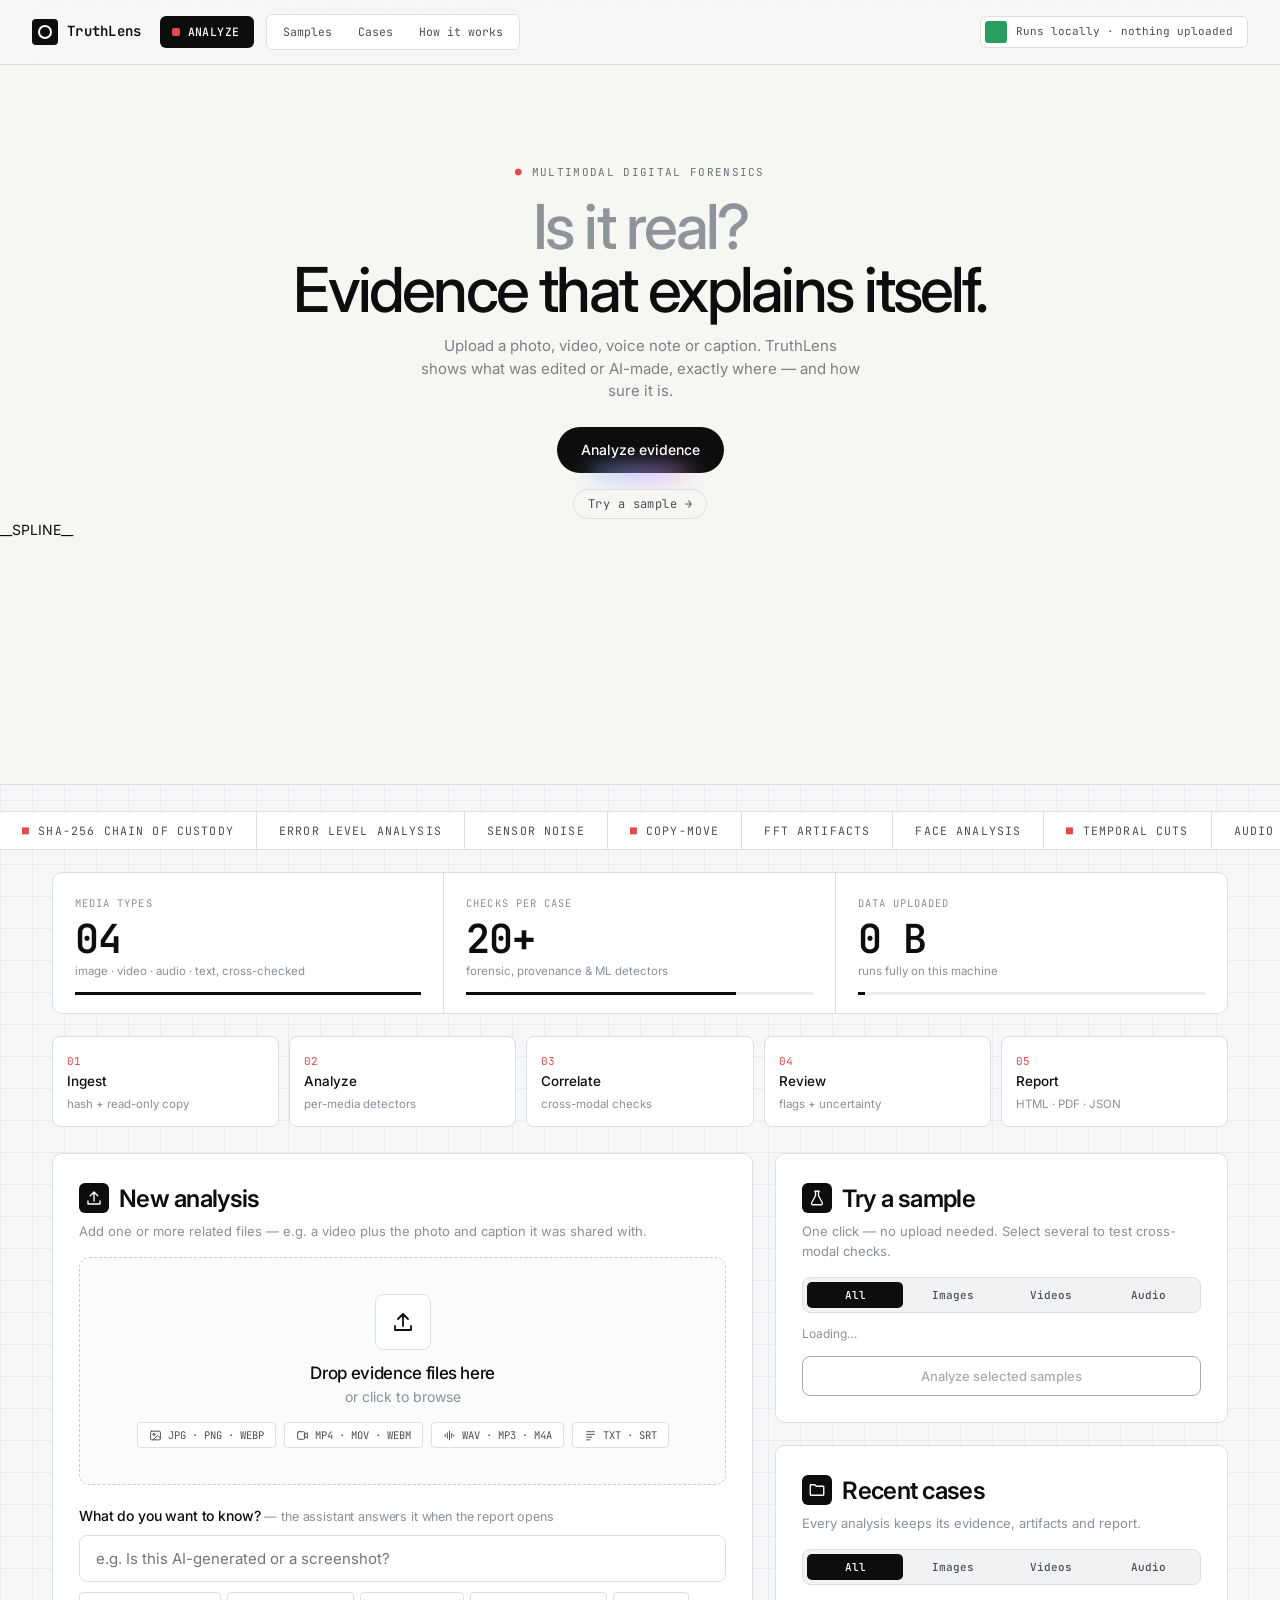
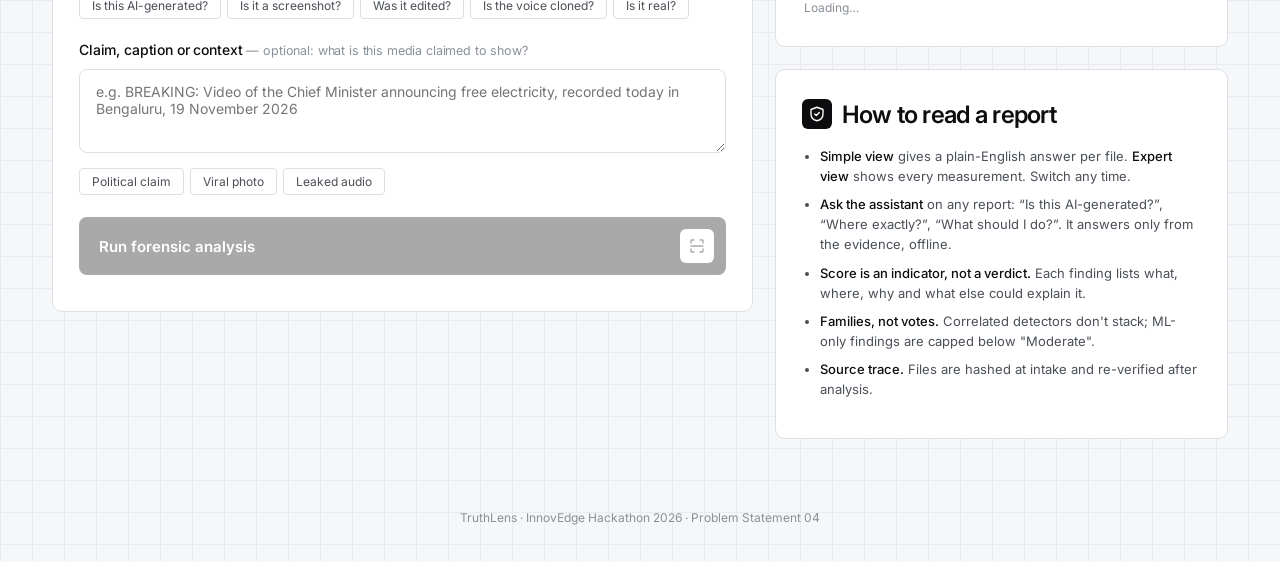
==== web/index.html @ 42d21bc8 "Organize code, add README, methodology, tests and setup - Move landing page to web/index.html and re" ====
<!DOCTYPE html><html lang="en"><head><meta charset="utf-8"><title>TruthLens — Multimodal Forensics</title>
<meta name="viewport" content="width=device-width,initial-scale=1">
<link rel="preconnect" href="https://fonts.googleapis.com">
<link href="https://fonts.googleapis.com/css2?family=Inter:wght@400;500;600;700;800&family=JetBrains+Mono:wght@400;600&display=swap" rel="stylesheet">
<style>
:root{--bg:#eef0f2;--panel:#fbfbfc;--panel2:#f4f5f7;--line:#e6e8eb;--text:#0d0d0f;--muted:#8a9099;--lite:#c3c8ce;--ink:#0d0d0f;
--ok:#2a9d63;--bad:#e5484d;--neu-d:rgba(163,177,198,.38);--neu-l:rgba(255,255,255,.95);--mono:"JetBrains Mono",ui-monospace,Menlo,monospace}
*{box-sizing:border-box}html{scroll-behavior:smooth}
body{margin:0;background:var(--bg);color:var(--text);font:14px/1.55 Inter,-apple-system,BlinkMacSystemFont,sans-serif;-webkit-font-smoothing:antialiased;min-height:100vh;overflow-x:hidden}
a{color:var(--text);text-decoration:none}.mono{font-family:var(--mono)}.muted{color:var(--muted)}.small{font-size:12px}.lite{color:var(--lite)}
.ico{display:inline-flex;width:18px;height:18px;flex:none}.ico svg{width:100%;height:100%;fill:none;stroke:currentColor;stroke-width:1.8;stroke-linecap:round;stroke-linejoin:round}
.cnt{display:inline-block;min-width:20px;padding:0 7px;border-radius:999px;background:#e8eaed;color:var(--muted);font-size:11px;font-weight:600;text-align:center}
.neu{background:var(--panel);border:1px solid rgba(255,255,255,.9);box-shadow:-10px -10px 24px var(--neu-l),12px 14px 30px var(--neu-d)}
/* nav: logo · black pill · grey pill group · pill with diamond */
nav.top{display:flex;align-items:center;gap:12px;padding:14px 32px;position:sticky;top:0;z-index:10;background:rgba(238,240,242,.78);backdrop-filter:blur(14px)}
.logo{display:flex;align-items:center;gap:9px;font-weight:500;font-size:16px;letter-spacing:-.02em;margin-right:6px}
.logo .mk{width:26px;height:26px;border-radius:50%;background:#0d0d0f;position:relative;box-shadow:0 4px 10px rgba(13,13,15,.25)}
.logo .mk:after{content:"";position:absolute;inset:7px;border-radius:50%;background:radial-gradient(circle at 35% 35%,#fff,#cfd5dc 70%)}
.pill-black{display:inline-flex;align-items:center;gap:8px;background:#0d0d0f;color:#fff;border-radius:999px;padding:5px 14px 5px 5px;font-size:12.5px;font-weight:500}
.pill-black:before{content:"";width:20px;height:20px;border-radius:50%;background:#fff}
.pills{display:inline-flex;gap:2px;background:#e4e7ea;border-radius:999px;padding:4px;box-shadow:inset 2px 2px 5px var(--neu-d),inset -2px -2px 5px #fff}
.pills a{padding:4px 12px;border-radius:999px;font-size:12.5px;color:#4a4f57}.pills a:hover{background:#fff;color:var(--text)}
.sp{flex:1}
.pill-dia{display:inline-flex;align-items:center;gap:9px;background:#e4e7ea;border-radius:999px;padding:4px 14px 4px 4px;font-size:12px;color:#4a4f57;box-shadow:inset 2px 2px 5px var(--neu-d),inset -2px -2px 5px #fff}
.pill-dia i{width:22px;height:22px;border-radius:50%;background:#0d0d0f;display:inline-flex;align-items:center;justify-content:center}
.pill-dia i:after{content:"";width:7px;height:7px;background:#fff;transform:rotate(45deg)}
/* hero */
.hero{max-width:1240px;margin:0 auto;padding:34px 32px 0;display:grid;grid-template-columns:1.1fr .9fr;gap:20px;align-items:center;min-height:520px}
.eyebrow{font-size:11.5px;color:var(--muted);letter-spacing:.02em}
.hero h1{font-size:76px;line-height:.98;letter-spacing:-.055em;font-weight:500;margin:14px 0 18px}
.hero p{color:#4a4f57;max-width:520px;margin:0 0 20px;font-size:15px}
.tags{display:flex;gap:8px;flex-wrap:wrap}.tags span{border:1px solid #cfd4d9;border-radius:999px;padding:6px 14px;font-size:12.5px;color:#4a4f57}
.tags span.on{background:#e4e7ea;border-color:#e4e7ea}
.visual{position:relative;height:460px;display:flex;align-items:center;justify-content:center}
.rings{position:absolute;inset:0;display:flex;align-items:center;justify-content:center}
.rings i{position:absolute;border-radius:50%;box-shadow:-8px -8px 18px rgba(255,255,255,.95),10px 12px 22px var(--neu-d),inset -6px -6px 14px rgba(255,255,255,.9),inset 8px 8px 16px var(--neu-d)}
.rings i:nth-child(1){width:440px;height:440px}.rings i:nth-child(2){width:340px;height:340px}.rings i:nth-child(3){width:240px;height:240px}
.blob{position:relative;width:230px;height:230px;border-radius:46% 54% 52% 48%/55% 45% 55% 45%;animation:morph 11s ease-in-out infinite,float 7s ease-in-out infinite;
  background:radial-gradient(circle at 32% 28%,#ffffff 0 18%,#f3f5f7 38%,#d9dee4 70%,#c6ccd3 100%);
  box-shadow:inset -18px -22px 40px rgba(150,162,178,.45),inset 18px 18px 36px rgba(255,255,255,.95),22px 34px 60px rgba(120,134,152,.35)}
.blob:after{content:"";position:absolute;width:42%;height:42%;left:20%;top:16%;border-radius:50%;filter:blur(14px);
  background:conic-gradient(from 90deg,rgba(186,206,255,.55),rgba(255,214,236,.5),rgba(206,255,236,.5),rgba(186,206,255,.55))}
@keyframes morph{0%,100%{border-radius:46% 54% 52% 48%/55% 45% 55% 45%}33%{border-radius:58% 42% 44% 56%/46% 58% 42% 54%}66%{border-radius:44% 56% 60% 40%/52% 42% 58% 48%}}
@keyframes float{0%,100%{transform:translateY(0) rotate(0)}50%{transform:translateY(-14px) rotate(6deg)}}
spline-viewer{position:absolute;inset:0;width:100%;height:100%;z-index:2}
/* marquee */
.marquee{overflow:hidden;white-space:nowrap;margin:18px 0 6px;mask-image:linear-gradient(90deg,transparent,#000 8%,#000 92%,transparent)}
.marquee div{display:inline-block;font-size:92px;font-weight:500;letter-spacing:-.055em;animation:mq 38s linear infinite;padding-right:40px}
@keyframes mq{to{transform:translateX(-50%)}}
/* stats like the reference: big number, tiny label, soft toggle track */
.stats{max-width:1240px;margin:0 auto;padding:0 32px;display:grid;grid-template-columns:repeat(3,1fr);gap:18px}
.stat{border-radius:24px;padding:20px 22px;display:flex;align-items:center;gap:18px}
.stat b{font-size:44px;font-weight:500;letter-spacing:-.05em;line-height:1}.stat small{display:block;color:var(--muted);font-size:11.5px;margin-top:4px}
.tog{margin-left:auto;width:96px;height:38px;border-radius:999px;background:#e8eaed;position:relative;box-shadow:inset 3px 3px 7px var(--neu-d),inset -3px -3px 7px #fff}
.tog:after{content:"";position:absolute;top:5px;left:var(--x,5px);width:28px;height:28px;border-radius:50%;background:#fff;box-shadow:0 4px 10px rgba(16,24,40,.2)}
.tog.tint{background:linear-gradient(90deg,#e8eaed,#dde9f7)}.tog.rose{background:linear-gradient(90deg,#e8eaed,#f3e4ea)}
/* workflow */
.flow{max-width:1240px;margin:22px auto 0;padding:0 32px;display:grid;grid-template-columns:repeat(5,1fr);gap:10px}
.flow div{border-radius:18px;padding:12px 14px;background:#f4f5f7;border:1px solid rgba(255,255,255,.9);box-shadow:inset 2px 2px 5px rgba(255,255,255,.9),3px 4px 10px rgba(163,177,198,.22)}
.flow b{display:block;font-size:13.5px;font-weight:500}.flow span{font-size:11.5px;color:var(--muted)}.flow i{font-style:normal;font-family:var(--mono);color:var(--muted);font-size:11px}
.flow div.on{background:#0d0d0f;color:#fff}.flow div.on span,.flow div.on i{color:#c3c8ce}.flow div.done i:after{content:" ✓";color:var(--ok)}
/* main grid */
main{max-width:1240px;margin:0 auto;padding:26px 32px 60px;display:grid;grid-template-columns:minmax(0,1.55fr) minmax(0,1fr);gap:22px;align-items:start}
.card{border-radius:28px;padding:26px}
.card h2{font-size:24px;font-weight:500;letter-spacing:-.04em;margin:0 0 4px;display:flex;align-items:center;gap:10px}
.card h2 .ico{width:30px;height:30px;padding:6px;border-radius:50%;background:#0d0d0f;color:#fff}
.card .sub{color:var(--muted);font-size:13px;margin:0 0 16px}
.drop{border-radius:22px;padding:36px 20px;text-align:center;cursor:pointer;background:#f1f2f4;transition:.2s;
  box-shadow:inset 4px 4px 12px var(--neu-d),inset -4px -4px 12px #fff}
.drop:hover,.drop.over{box-shadow:inset 2px 2px 6px var(--neu-d),inset -2px -2px 6px #fff;background:#f6f7f8}
.drop .big{width:56px;height:56px;padding:15px;border-radius:50%;background:#fbfbfc;margin:0 auto 10px;display:block;color:var(--text);box-shadow:-5px -5px 12px #fff,6px 6px 14px var(--neu-d)}
.drop b{font-size:17px;font-weight:500;display:block;letter-spacing:-.02em}
.types{display:flex;justify-content:center;gap:8px;margin-top:14px;flex-wrap:wrap}
.types>span{display:inline-flex;align-items:center;gap:6px;font-size:11.5px;color:#4a4f57;border:1px solid #cfd4d9;border-radius:999px;padding:4px 11px}
.types .ico{width:13px;height:13px}
.grp{margin-top:18px}.grp h4{display:flex;align-items:center;gap:8px;font-size:12px;font-weight:500;color:var(--muted);margin:0 0 8px}.grp h4 .ico{width:14px;height:14px}
.fl{display:grid;grid-template-columns:repeat(auto-fill,minmax(150px,1fr));gap:10px}
.fi{position:relative;background:#fbfbfc;border-radius:16px;overflow:hidden;box-shadow:-4px -4px 10px #fff,5px 6px 14px var(--neu-d)}
.fi .th{height:92px;background:#e9ebee;display:flex;align-items:center;justify-content:center;color:var(--muted)}
.fi .th img,.fi .th video{width:100%;height:100%;object-fit:cover}.fi .th .ico{width:30px;height:30px}
.fi .nm{padding:7px 10px 0;font-size:12px;white-space:nowrap;overflow:hidden;text-overflow:ellipsis}.fi .sz{padding:0 10px 8px;font-size:11px;color:var(--muted)}
.fi button{position:absolute;top:6px;right:6px;width:22px;height:22px;border-radius:50%;border:0;background:#0d0d0f;color:#fff;cursor:pointer;font-size:13px;line-height:1}
label.lbl{display:block;font-weight:500;margin:20px 0 8px;letter-spacing:-.01em}label.lbl span{font-weight:400;color:var(--muted);font-size:12.5px}
textarea,.qin{width:100%;background:#f1f2f4;border:0;border-radius:18px;padding:13px 16px;color:var(--text);font:14px Inter,sans-serif;
  box-shadow:inset 3px 3px 8px var(--neu-d),inset -3px -3px 8px #fff}
.qin{border-radius:999px;font-size:15px}textarea{min-height:84px;resize:vertical}
textarea:focus,.qin:focus{outline:none;box-shadow:inset 2px 2px 5px var(--neu-d),inset -2px -2px 5px #fff,0 0 0 2px #0d0d0f}
.ex{display:flex;flex-wrap:wrap;gap:6px;margin-top:10px}
.ex button{background:transparent;border:1px solid #cfd4d9;color:#4a4f57;border-radius:999px;padding:5px 12px;font:12px Inter,sans-serif;cursor:pointer}
.ex button:hover{background:#0d0d0f;border-color:#0d0d0f;color:#fff}
.go{width:100%;margin-top:22px;background:#0d0d0f;color:#fff;border:0;border-radius:999px;padding:8px 8px 8px 22px;font:500 15px Inter,sans-serif;cursor:pointer;
  display:flex;align-items:center;justify-content:space-between;box-shadow:0 14px 30px rgba(13,13,15,.25)}
.go .ico{width:38px;height:38px;padding:10px;border-radius:50%;background:#fff;color:#0d0d0f}
.go:disabled{opacity:.35;cursor:default;box-shadow:none}
.err{color:var(--bad);font-size:13px;margin-top:10px}
/* progress */
#run{display:none}.ring{display:flex;align-items:center;gap:18px}.ring svg{flex:none}
.ring .msg{font-size:15px}.ring .case{font-family:var(--mono);font-size:12px;color:var(--muted)}
.steps{list-style:none;margin:18px 0 0;padding:0;display:flex;flex-direction:column;gap:8px}
.steps li{display:flex;align-items:center;gap:10px;padding:10px 14px;border-radius:999px;background:#f4f5f7;color:var(--muted);font-size:13px;
  box-shadow:inset 2px 2px 5px rgba(255,255,255,.9),3px 4px 10px rgba(163,177,198,.2)}
.steps li i{width:18px;height:18px;border-radius:50%;border:2px solid #d5d9de;flex:none}
.steps li.on{color:var(--text);background:#fff}.steps li.on i{border-color:#0d0d0f;border-top-color:transparent;animation:spin 1s linear infinite}
.steps li.done{color:var(--text)}.steps li.done i{background:#0d0d0f;border-color:#0d0d0f}
@keyframes spin{to{transform:rotate(360deg)}}
/* side */
.side{display:flex;flex-direction:column;gap:22px}
.tabs{display:flex;gap:2px;background:#e4e7ea;border-radius:999px;padding:4px;margin-bottom:12px;box-shadow:inset 2px 2px 5px var(--neu-d),inset -2px -2px 5px #fff}
.tabs button{flex:1;background:none;border:0;color:#4a4f57;font:500 12px Inter,sans-serif;padding:6px;border-radius:999px;cursor:pointer}
.tabs button.on{background:#0d0d0f;color:#fff}
.smp{display:flex;align-items:center;gap:12px;padding:8px 10px;border-radius:16px;cursor:pointer}
.smp:hover{background:#f1f2f4}.smp input{accent-color:#0d0d0f}
.smp .th{width:44px;height:44px;border-radius:12px;background:#e9ebee;display:flex;align-items:center;justify-content:center;overflow:hidden;flex:none;color:var(--muted)}
.smp .th img{width:100%;height:100%;object-fit:cover}.smp .nm{font-size:12.5px;overflow:hidden;text-overflow:ellipsis;white-space:nowrap}
.smp .meta{font-size:11px;color:var(--muted)}.smp>div:nth-child(3){min-width:0;flex:1}
.tag{font-size:10px;color:#4a4f57;border:1px solid #cfd4d9;border-radius:999px;padding:0 7px;margin-left:4px}
.sbtn{width:100%;margin-top:12px;background:transparent;border:1px solid #0d0d0f;color:#0d0d0f;border-radius:999px;padding:11px;font:500 13px Inter,sans-serif;cursor:pointer}
.sbtn:not(:disabled):hover{background:#0d0d0f;color:#fff}.sbtn:disabled{opacity:.35;cursor:default}
.cs{display:flex;flex-direction:column;gap:8px;max-height:460px;overflow:auto;padding:2px}
.ci{display:grid;grid-template-columns:auto 1fr auto;gap:12px;align-items:center;padding:10px 14px;border-radius:18px;background:#f4f5f7;color:var(--text);
  box-shadow:inset 2px 2px 5px rgba(255,255,255,.9),3px 4px 10px rgba(163,177,198,.2)}
.ci:hover{background:#fff}.ci .pc{font:500 20px Inter;letter-spacing:-.04em;color:var(--c);min-width:50px}
.ci .fn{font-size:12.5px;overflow:hidden;text-overflow:ellipsis;white-space:nowrap}.ci .fm{font-size:11px;color:var(--muted)}
.ci .ics{display:flex;gap:4px;color:var(--muted)}.ci .ics .ico{width:14px;height:14px}
.how{font-size:13px;color:#4a4f57;padding-left:18px}.how li{margin-bottom:8px}.how b{color:var(--text);font-weight:500}
footer{text-align:center;color:var(--muted);font-size:12px;padding:10px 0 34px}
@media (max-width:960px){.hero{grid-template-columns:1fr;padding:20px 16px 0;min-height:0}.hero h1{font-size:48px}.visual{height:320px}
.rings i:nth-child(1){width:300px;height:300px}.rings i:nth-child(2){width:230px;height:230px}.rings i:nth-child(3){width:160px;height:160px}.blob{width:150px;height:150px}
.marquee div{font-size:54px}.stats{grid-template-columns:1fr;padding:0 16px}.flow{grid-template-columns:repeat(2,1fr);padding:0 16px}
main{grid-template-columns:1fr;padding:16px}nav.top{padding:10px 14px}.pills,.pill-dia{display:none}}

/* ===== crisp instrument layer (overrides the soft look) ===== */
:root{--r:8px;--line:#dcdfe3;--ink:#0d0d0f;--sig:#e5484d}
body{background:#f6f7f8;background-image:linear-gradient(#e9ebee 1px,transparent 1px),linear-gradient(90deg,#e9ebee 1px,transparent 1px);background-size:32px 32px}
.neu,.card{background:#fff;border:1px solid var(--line);box-shadow:none;border-radius:10px}
nav.top{background:rgba(246,247,248,.9);border-bottom:1px solid var(--line)}
.logo .mk{border-radius:4px;box-shadow:none;background:#0d0d0f}.logo .mk:after{inset:6px;border-radius:50%;background:none;border:2px solid #fff}
.logo{font-family:var(--mono);font-size:14px;letter-spacing:.02em;font-weight:600}
.pill-black,.pills,.pill-dia{border-radius:6px;box-shadow:none}.pills{background:#fff;border:1px solid var(--line)}.pills a{border-radius:4px;font-family:var(--mono);font-size:11.5px}
.pill-black{font-family:var(--mono);font-size:11.5px;letter-spacing:.04em;text-transform:uppercase}.pill-black:before{border-radius:2px;width:8px;height:8px;background:var(--sig);margin-left:8px}
.pill-black{padding:7px 14px 7px 4px}
.pill-dia{background:#fff;border:1px solid var(--line);font-family:var(--mono);font-size:11px}.pill-dia i{border-radius:3px;background:var(--ok)}.pill-dia i:after{display:none}
.eyebrow{font-family:var(--mono);text-transform:uppercase;letter-spacing:.12em;font-size:11px;color:#6b7179}
.eyebrow:before{content:"● ";color:var(--sig)}
.hero h1{font-size:68px;letter-spacing:-.05em;font-weight:600}
.tags span{border-radius:4px;font-family:var(--mono);font-size:11px;text-transform:uppercase;letter-spacing:.06em;border-color:var(--line);background:#fff}
.tags span.on{background:#0d0d0f;color:#fff;border-color:#0d0d0f}
.visual{height:480px}
.lens{width:100%;max-width:470px;height:auto;overflow:visible}
.lens .deg{font:9px var(--mono);fill:#8a9099}.lens .rt{font:600 10px var(--mono);fill:var(--sig)}.lens .mt{font:10px var(--mono);fill:#6b7179}
.lens .sweep{transform-origin:220px 220px;animation:sweep 7s linear infinite}@keyframes sweep{to{transform:rotate(360deg)}}
.lens .pulse{animation:pulse 1.6s ease-out infinite;transform-origin:294px 151px}@keyframes pulse{0%{transform:scale(1);opacity:1}100%{transform:scale(3.2);opacity:0}}
.ro{position:absolute;background:#fff;border:1px solid var(--line);border-radius:6px;padding:6px 10px;font-family:var(--mono);font-size:11px}
.ro i{display:block;font-style:normal;color:#8a9099;font-size:9.5px;letter-spacing:.08em}.ro b{font-weight:600}.ro em{font-style:normal}.ro .ok{color:var(--ok)}
.ro1{left:0;top:30px}.ro2{right:0;top:60px}.ro3{right:10px;bottom:70px}.ro4{left:10px;bottom:30px}
.ro3 b{color:var(--sig)}
.ticker{overflow:hidden;white-space:nowrap;border-top:1px solid var(--line);border-bottom:1px solid var(--line);background:#fff;margin:26px 0 22px}
.ticker div{display:inline-block;animation:mq 60s linear infinite}
.ticker span{display:inline-block;font:11.5px var(--mono);letter-spacing:.1em;padding:11px 22px;border-right:1px solid var(--line);color:#4a4f57}
.ticker span:nth-child(3n+1):before{content:"■ ";color:var(--sig)}
.stats{gap:0;border:1px solid var(--line);border-radius:10px;background:#fff;max-width:1176px;padding:0;overflow:hidden}
.stats{margin:0 auto}.stat{display:block;border-radius:0;padding:18px 22px;border-right:1px solid var(--line)}.stat:last-child{border-right:0}
.stat i{font:10.5px var(--mono);font-style:normal;letter-spacing:.1em;color:#8a9099}.stat b{display:block;font-family:var(--mono);font-size:40px;font-weight:600;letter-spacing:-.03em;margin:6px 0 2px}
.stat .bar{display:block;height:3px;background:#eceef1;margin-top:12px}.stat .bar em{display:block;height:100%;background:#0d0d0f}
.flow{max-width:1240px}.flow div{background:#fff;border:1px solid var(--line);box-shadow:none;border-radius:8px}
.flow div.on{background:#0d0d0f;border-color:#0d0d0f}.flow i{color:var(--sig)}
.card h2{font-weight:600;letter-spacing:-.03em}.card h2 .ico{border-radius:6px}
.drop{background:#fafbfb;border:1.5px dashed #c9cdd3;border-radius:10px;box-shadow:none}
.drop:hover,.drop.over{border-color:#0d0d0f;background:#fff;box-shadow:none}
.drop .big{border-radius:8px;box-shadow:none;border:1px solid var(--line);background:#fff}
.types>span{border-radius:4px;font-family:var(--mono);font-size:10.5px;border-color:var(--line);background:#fff}
textarea,.qin{background:#fff;border:1px solid var(--line);border-radius:8px;box-shadow:none}
textarea:focus,.qin:focus{box-shadow:0 0 0 3px rgba(13,13,15,.08);border-color:#0d0d0f}
.ex button,.tag{border-radius:4px;border-color:var(--line);background:#fff}
.go{border-radius:8px;padding:12px 12px 12px 20px;box-shadow:none;font-weight:600}.go .ico{border-radius:6px;width:34px;height:34px;padding:8px}
.fi{border-radius:8px;box-shadow:none;border:1px solid var(--line)}.fi .th{background:#f1f2f4}.fi button{border-radius:4px}
.tabs{border-radius:8px;box-shadow:none;background:#f1f2f4;border:1px solid var(--line)}.tabs button{border-radius:5px;font-family:var(--mono);font-size:11px}
.smp{border-radius:8px}.smp .th{border-radius:6px}.sbtn{border-radius:8px}
.ci{border-radius:8px;background:#fff;border:1px solid var(--line);box-shadow:none}.ci .pc{font-family:var(--mono);font-weight:600;font-size:17px}
.steps li{border-radius:8px;background:#fff;border:1px solid var(--line);box-shadow:none}
.cnt{border-radius:4px;font-family:var(--mono)}
@media (max-width:960px){.hero h1{font-size:44px}.visual{height:360px}.ro{display:none}.stats{grid-template-columns:1fr}.stat{border-right:0;border-bottom:1px solid var(--line)}}

/* ===== hero: halftone dot field (canvas) ===== */
.hero2{position:relative;height:min(80vh,740px);min-height:540px;overflow:hidden;background:#f6f6f3;border-bottom:1px solid var(--line)}
#dots{position:absolute;inset:0;width:100%;height:100%;display:block}
.hero2 .copy{position:relative;z-index:1;text-align:center;padding:11vh 20px 0;max-width:1000px;margin:0 auto}
.hero2 h1{font-size:62px;font-weight:500;letter-spacing:-.045em;line-height:1.02;margin:14px 0 14px}
.hero2 h1 .lite{color:#8f949b}
.hero2 p{color:#7b8088;max-width:440px;margin:0 auto 24px;font-size:15px;line-height:1.5}
.cta{position:relative;display:inline-flex;align-items:center;background:#0d0d0f;color:#fff;border-radius:999px;padding:12px 24px;font-weight:500;font-size:14px;isolation:isolate}
.cta:after{content:"";position:absolute;left:18%;right:18%;bottom:-7px;height:14px;border-radius:50%;filter:blur(10px);z-index:-1;opacity:.75;
  background:linear-gradient(90deg,#7cc4ff,#c79bff,#ffb38a,#7cf2c8);animation:glow 6s linear infinite;background-size:200% 100%}
@keyframes glow{to{background-position:200% 0}}
.cta2{display:table;margin:16px auto 0;font:12px var(--mono);color:#4a4f57;letter-spacing:.04em;background:#f6f6f3;border:1px solid #dcdfe3;border-radius:999px;padding:6px 14px;position:relative;z-index:2}.cta2:hover{color:#0d0d0f;border-color:#0d0d0f}
.hero2 spline-viewer{display:none}
@media (max-width:960px){.hero2 h1{font-size:40px}.hero2{min-height:480px}}
</style></head><body>
<nav class="top"><a class="logo" href="/"><span class="mk"></span>TruthLens</a>
<a class="pill-black" href="#analyze">Analyze</a>
<span class="pills"><a href="#samples-card">Samples</a><a href="#cases">Cases</a><a href="#how">How it works</a></span>
<span class="sp"></span><span class="pill-dia"><i></i>Runs locally · nothing uploaded</span></nav>

<section class="hero2" aria-label="TruthLens">
<canvas id="dots" aria-hidden="true"></canvas>
<div class="copy"><div class="eyebrow">Multimodal digital forensics</div>
<h1><span class="lite">Is it real?</span><br>Evidence that explains itself.</h1>
<p>Upload a photo, video, voice note or caption. TruthLens shows what was edited or AI-made, exactly where — and how sure it is.</p>
<a class="cta" href="#analyze">Analyze evidence</a><a class="cta2" href="#samples-card">Try a sample →</a></div>
__SPLINE__
</section>
<div class="ticker" aria-hidden="true"><div><span>SHA-256 CHAIN OF CUSTODY</span><span>ERROR LEVEL ANALYSIS</span><span>SENSOR NOISE</span><span>COPY-MOVE</span><span>FFT ARTIFACTS</span><span>FACE ANALYSIS</span><span>TEMPORAL CUTS</span><span>AUDIO SPLICE</span><span>SYNTHETIC VOICE</span><span>CLIP CAPTION CHECK</span><span>WHISPER TRANSCRIPT</span><span>C2PA / METADATA</span><span>SYNTHID CHECK</span><span>WATERMARK SCAN</span><span>SHA-256 CHAIN OF CUSTODY</span><span>ERROR LEVEL ANALYSIS</span><span>SENSOR NOISE</span><span>COPY-MOVE</span><span>FFT ARTIFACTS</span><span>FACE ANALYSIS</span><span>TEMPORAL CUTS</span><span>AUDIO SPLICE</span><span>SYNTHETIC VOICE</span><span>CLIP CAPTION CHECK</span><span>WHISPER TRANSCRIPT</span><span>C2PA / METADATA</span><span>SYNTHID CHECK</span><span>WATERMARK SCAN</span></div></div>
<div class="stats">
<div class="stat"><i>MEDIA TYPES</i><b>04</b><small>image · video · audio · text, cross-checked</small><span class="bar"><em style="width:100%"></em></span></div>
<div class="stat"><i>CHECKS PER CASE</i><b>20+</b><small>forensic, provenance &amp; ML detectors</small><span class="bar"><em style="width:78%"></em></span></div>
<div class="stat"><i>DATA UPLOADED</i><b>0 B</b><small>runs fully on this machine</small><span class="bar"><em style="width:2%"></em></span></div></div>
<div class="flow" id="flow"><div data-s="0"><i>01</i><b>Ingest</b><span>hash + read-only copy</span></div><div data-s="1"><i>02</i><b>Analyze</b><span>per-media detectors</span></div>
<div data-s="2"><i>03</i><b>Correlate</b><span>cross-modal checks</span></div><div data-s="3"><i>04</i><b>Review</b><span>flags + uncertainty</span></div>
<div data-s="4"><i>05</i><b>Report</b><span>HTML · PDF · JSON</span></div></div>

<main>
<div>
<div class="card neu" id="analyze">
<div id="form">
<h2><span class="ico" data-i="upload"></span>New analysis</h2><p class="sub">Add one or more related files — e.g. a video plus the photo and caption it was shared with.</p>
<div id="drop" class="drop"><span class="big ico" data-i="upload"></span><b>Drop evidence files here</b><span class="muted">or click to browse</span>
<div class="types"><span><span class="ico" data-i="image"></span>JPG · PNG · WEBP</span><span><span class="ico" data-i="video"></span>MP4 · MOV · WEBM</span>
<span><span class="ico" data-i="audio"></span>WAV · MP3 · M4A</span><span><span class="ico" data-i="text"></span>TXT · SRT</span></div>
<input id="file" type="file" multiple hidden></div>
<div id="groups"></div>
<label class="lbl" for="q">What do you want to know? <span>— the assistant answers it when the report opens</span></label>
<input id="q" class="qin" placeholder="e.g. Is this AI-generated or a screenshot?">
<div class="ex" id="qex"><button data-q="Is this AI-generated?">Is this AI-generated?</button><button data-q="Is it a screenshot?">Is it a screenshot?</button>
<button data-q="Was it edited or photoshopped?">Was it edited?</button><button data-q="Is the voice cloned?">Is the voice cloned?</button><button data-q="Is it real?">Is it real?</button></div>
<label class="lbl" for="ctx">Claim, caption or context <span>— optional: what is this media claimed to show?</span></label>
<textarea id="ctx" placeholder="e.g. BREAKING: Video of the Chief Minister announcing free electricity, recorded today in Bengaluru, 19 November 2026"></textarea>
<div class="ex"><button data-x="BREAKING: Video of the Chief Minister announcing free electricity, recorded today in Bengaluru, 19 November 2026">Political claim</button>
<button data-x="Unedited photo taken at the protest in Delhi yesterday, 18 November 2026. Share before it gets deleted!">Viral photo</button>
<button data-x="Leaked voice note of the company CEO admitting the accounts were fake, recorded last week.">Leaked audio</button></div>
<button id="go" class="go" disabled>Run forensic analysis<span class="ico" data-i="scan"></span></button>
<div id="err" class="err"></div>
</div>
<div id="run"><h2><span class="ico" data-i="scan"></span>Analyzing evidence</h2><p class="sub">Models run locally on Apple Silicon. Large videos can take a minute.</p>
<div class="ring"><svg width="86" height="86" viewBox="0 0 86 86"><circle cx="43" cy="43" r="36" fill="none" stroke="#e4e7ea" stroke-width="8"/>
<circle id="arc" cx="43" cy="43" r="36" fill="none" stroke="#0d0d0f" stroke-width="8" stroke-linecap="round" stroke-dasharray="226" stroke-dashoffset="226" transform="rotate(-90 43 43)" style="transition:stroke-dashoffset .5s"/>
<text id="pct" x="43" y="49" text-anchor="middle" fill="#0d0d0f" style="font:800 18px Inter">0%</text></svg>
<div><div class="case" id="rcase"></div><div class="msg" id="msg">Uploading…</div><div class="muted small" id="elapsed"></div></div></div>
<ul class="steps" id="steps"><li><i></i>Securing evidence — SHA-256 + read-only copies</li><li><i></i>Per-media analysis — metadata, pixels, frames, faces, voice</li>
<li><i></i>Cross-modal correlation — CLIP, transcript, timestamps, dates</li><li><i></i>Scoring — families, confidence, limitations</li><li><i></i>Building the report</li></ul>
</div>
</div>
</div>

<div class="side">
<div class="card neu" id="samples-card"><h2><span class="ico" data-i="flask"></span>Try a sample</h2><p class="sub">One click — no upload needed. Select several to test cross-modal checks.</p>
<div class="tabs" id="stabs"><button class="on" data-g="all">All</button><button data-g="image">Images</button><button data-g="video">Videos</button><button data-g="audio">Audio</button></div>
<div id="samples" class="muted small">Loading…</div>
<button class="sbtn" id="sgo" disabled>Analyze selected samples</button></div>

<div class="card neu" id="cases"><h2><span class="ico" data-i="folder"></span>Recent cases</h2><p class="sub">Every analysis keeps its evidence, artifacts and report.</p>
<div class="tabs" id="ctabs"><button class="on" data-g="all">All</button><button data-g="image">Images</button><button data-g="video">Videos</button><button data-g="audio">Audio</button></div>
<div id="clist" class="cs muted small">Loading…</div></div>

<div class="card neu" id="how"><h2><span class="ico" data-i="shield"></span>How to read a report</h2>
<ul class="how"><li><b>Simple view</b> gives a plain-English answer per file. <b>Expert view</b> shows every measurement. Switch any time.</li>
<li><b>Ask the assistant</b> on any report: “Is this AI-generated?”, “Where exactly?”, “What should I do?”. It answers only from the evidence, offline.</li>
<li><b>Score is an indicator, not a verdict.</b> Each finding lists what, where, why and what else could explain it.</li>
<li><b>Families, not votes.</b> Correlated detectors don't stack; ML-only findings are capped below "Moderate".</li>
<li><b>Source trace.</b> Files are hashed at intake and re-verified after analysis.</li></ul></div>
</div>
</main>
<footer>TruthLens · InnovEdge Hackathon 2026 · Problem Statement 04</footer>

<script>
const IC={shield:'<path d="M12 3l8 3v6c0 5-3.5 8-8 9-4.5-1-8-4-8-9V6z"/><path d="M9 12l2 2 4-4"/>',
image:'<rect x="3" y="4" width="18" height="16" rx="2"/><circle cx="9" cy="10" r="2"/><path d="M21 17l-5-5-9 8"/>',
video:'<rect x="3" y="5" width="13" height="14" rx="2"/><path d="M16 10l5-3v10l-5-3z"/>',audio:'<path d="M4 10v4M8 7v10M12 4v16M16 8v8M20 11v2"/>',
text:'<path d="M5 5h14M5 10h14M5 15h9M5 20h6"/>',unknown:'<path d="M6 3h9l4 4v14H6z"/>',upload:'<path d="M12 16V4M7 9l5-5 5 5M4 16v4h16v-4"/>',
scan:'<path d="M4 8V5a1 1 0 011-1h3M16 4h3a1 1 0 011 1v3M20 16v3a1 1 0 01-1 1h-3M8 20H5a1 1 0 01-1-1v-3M4 12h16"/>',
flask:'<path d="M9 3h6M10 3v6l-5 9a2 2 0 002 3h10a2 2 0 002-3l-5-9V3"/>',folder:'<path d="M3 6a1 1 0 011-1h5l2 2h9a1 1 0 011 1v10a1 1 0 01-1 1H4a1 1 0 01-1-1z"/>'};
const ico=k=>`<span class="ico"><svg viewBox="0 0 24 24">${IC[k]||IC.unknown}</svg></span>`;
document.querySelectorAll('[data-i]').forEach(e=>e.innerHTML=`<svg viewBox="0 0 24 24">${IC[e.dataset.i]}</svg>`);
const COL={green:'#2a9d63',amber:'#d99a00',orange:'#f76b15',red:'#e5484d'};
const LBL={image:'Images',video:'Videos',audio:'Audio',text:'Text',unknown:'Other'};
const esc=s=>String(s).replace(/[&<>"']/g,c=>({'&':'&amp;','<':'&lt;','>':'&gt;','"':'&quot;',"'":'&#39;'}[c]));
const fmt=b=>b>1e6?(b/1e6).toFixed(1)+' MB':(b/1e3).toFixed(0)+' KB';
function kind(f){const t=(f.type||'').split('/')[0];if(['image','video','audio','text'].includes(t))return t;
 const e=f.name.split('.').pop().toLowerCase();if(['jpg','jpeg','png','webp','bmp','tif','tiff','heic'].includes(e))return'image';
 if(['mp4','mov','m4v','avi','mkv','webm'].includes(e))return'video';if(['wav','mp3','m4a','aac','flac','ogg','opus'].includes(e))return'audio';
 if(['txt','md','srt','vtt','json'].includes(e))return'text';return'unknown'}

/* ---------- upload ---------- */
const drop=document.getElementById('drop'),inp=document.getElementById('file'),groups=document.getElementById('groups'),go=document.getElementById('go'),ctx=document.getElementById('ctx');
let files=[];
function render(){
 const by={};files.forEach((f,i)=>{(by[kind(f)]=by[kind(f)]||[]).push([f,i])});
 groups.innerHTML=['image','video','audio','text','unknown'].filter(k=>by[k]).map(k=>`<div class="grp"><h4>${ico(k)}${LBL[k]} <span class="cnt">${by[k].length}</span></h4><div class="fl">`+
  by[k].map(([f,i])=>{let th=ico(k);if(k==='image')th=`<img src="${URL.createObjectURL(f)}">`;if(k==='video')th=`<video src="${URL.createObjectURL(f)}#t=0.5" muted preload="metadata"></video>`;
   return `<div class="fi"><div class="th">${th}</div><div class="nm" title="${esc(f.name)}">${esc(f.name)}</div><div class="sz">${fmt(f.size)}</div><button title="Remove" onclick="files.splice(${i},1);render()">×</button></div>`}).join('')+'</div></div>').join('');
 go.disabled=!files.length&&!ctx.value.trim();
}
drop.onclick=()=>inp.click();inp.onchange=()=>{files.push(...inp.files);inp.value='';render()};
drop.ondragover=e=>{e.preventDefault();drop.classList.add('over')};drop.ondragleave=()=>drop.classList.remove('over');
drop.ondrop=e=>{e.preventDefault();drop.classList.remove('over');files.push(...e.dataTransfer.files);render()};
ctx.oninput=render;document.querySelectorAll('.ex button[data-x]').forEach(b=>b.onclick=()=>{ctx.value=b.dataset.x;render()});
const qin=document.getElementById('q');document.querySelectorAll('#qex button').forEach(b=>b.onclick=()=>{qin.value=b.dataset.q});

/* ---------- progress ---------- */
function stepOf(p){return p<8?0:p<80?1:p<90?2:p<99?3:4}
function track(job,case_id){
 document.getElementById('form').style.display='none';document.getElementById('run').style.display='block';
 document.getElementById('rcase').textContent=case_id;const t0=Date.now();
 const lis=[...document.querySelectorAll('#steps li')],flow=[...document.querySelectorAll('#flow div')];
 const t=setInterval(async()=>{let s;try{s=await (await fetch('/api/status/'+job)).json()}catch(e){return}
  const p=s.progress||0;document.getElementById('arc').style.strokeDashoffset=226*(1-p/100);document.getElementById('pct').textContent=p+'%';
  document.getElementById('msg').textContent=s.message;document.getElementById('elapsed').textContent=((Date.now()-t0)/1000).toFixed(0)+'s elapsed';
  const st=s.status==='done'?5:stepOf(p);
  lis.forEach((l,i)=>{l.className=i<st?'done':i===st?'on':''});flow.forEach((f,i)=>{f.className=i<st?'done':i===st?'on':''});
  if(s.status==='done'){clearInterval(t);const q=qin.value.trim();setTimeout(()=>location.href='/case/'+case_id+(q?'?ask='+encodeURIComponent(q):''),400)}
  if(s.status==='error'){clearInterval(t);document.getElementById('run').style.display='none';document.getElementById('form').style.display='block';
   document.getElementById('err').textContent='Analysis failed: '+s.message;go.disabled=false}},700);
}
async function submit(url,fd,btn){
 btn.disabled=true;document.getElementById('err').textContent='';
 const r=await fetch(url,{method:'POST',body:fd});
 if(!r.ok){document.getElementById('err').textContent='Error: '+(await r.text());btn.disabled=false;return}
 const {job,case_id}=await r.json();track(job,case_id);window.scrollTo({top:0,behavior:'smooth'});
}
go.onclick=()=>{const fd=new FormData();files.forEach(f=>fd.append('files',f));fd.append('context',ctx.value);submit('/api/analyze',fd,go)};

/* ---------- samples ---------- */
let SM=[],sel=new Set();const sgo=document.getElementById('sgo');
function rs(g){
 const list=SM.filter(s=>g==='all'||s.modality===g);
 document.getElementById('samples').innerHTML=list.length?list.map(s=>{
  const th=s.modality==='image'?`<img loading="lazy" src="/api/sample/${encodeURIComponent(s.group)}/${encodeURIComponent(s.name)}">`:ico(s.modality);
  return `<label class="smp"><input type="checkbox" value="${esc(s.ref)}" ${sel.has(s.ref)?'checked':''}><div class="th">${th}</div>
  <div><div class="nm" title="${esc(s.name)}">${esc(s.name)}</div><div class="meta">${LBL[s.modality]||s.modality} · ${fmt(s.size)}${s.group==='planted'?'<span class="tag">planted test</span>':''}</div></div></label>`}).join('')
  :'<p class="muted small">No samples of this type.</p>';
 document.querySelectorAll('#samples input').forEach(c=>c.onchange=()=>{c.checked?sel.add(c.value):sel.delete(c.value);
  sgo.disabled=!sel.size;sgo.textContent=sel.size?`Analyze ${sel.size} selected sample${sel.size>1?'s':''}`:'Analyze selected samples'});
}
fetch('/api/samples').then(r=>r.json()).then(s=>{SM=s;rs('all')});
sgo.onclick=()=>{const fd=new FormData();sel.forEach(r=>fd.append('refs',r));fd.append('context',ctx.value);submit('/api/analyze_samples',fd,sgo)};

/* ---------- cases ---------- */
let CS=[];
function rc(g){
 const list=CS.filter(c=>g==='all'||c.files.some(f=>f.modality===g));
 document.getElementById('clist').innerHTML=list.length?list.map(c=>{const col=COL[c.color]||'#8b97ad';
  const mods=[...new Set(c.files.map(f=>f.modality))];
  return `<a class="ci" href="/case/${c.id}" style="--c:${col}"><div class="pc">${c.likelihood}%</div>
  <div style="min-width:0"><div class="fn">${esc(c.files.map(f=>f.name).join(', ')||'text only')}</div>
  <div class="fm">${esc(c.band.split(' —')[0])} · ${esc(c.confidence)} confidence · ${esc((c.created||'').slice(0,16).replace('T',' '))}</div></div>
  <div class="ics">${mods.map(ico).join('')}</div></a>`}).join(''):'<p class="muted small">No cases yet.</p>';
}
fetch('/api/cases').then(r=>r.json()).then(c=>{CS=c;rc('all')});
for(const [id,fn] of [['stabs',rs],['ctabs',rc]])document.querySelectorAll('#'+id+' button').forEach(b=>b.onclick=()=>{
 document.querySelectorAll('#'+id+' button').forEach(x=>x.classList.toggle('on',x===b));fn(b.dataset.g)});

/* ---------- hero: halftone "two hands" (Creation of Adam, public domain) with a forensic scan line ---------- */
(function(){
 const cv=document.getElementById('dots');if(!cv||!cv.getContext)return;
 const HF=__HANDS__;if(!HF||!HF.data)return;
 const D=Uint8Array.from(HF.data,c=>c.charCodeAt(0)-48),GW=HF.w,GH=HF.h,SPL=Math.round(HF.split*GW);
 const ctx=cv.getContext('2d'),SX=5,SY=7,RMAX=2.25,TAU=Math.PI*2,INK='#111214',SIG='#e5484d';
 const reduce=window.matchMedia&&matchMedia('(prefers-reduced-motion: reduce)').matches;
 const P=new Uint8Array(512);{const p=[...Array(256).keys()];let s=7;for(let i=255;i>0;i--){s=(s*16807)%2147483647;const j=s%(i+1);[p[i],p[j]]=[p[j],p[i]]}for(let i=0;i<512;i++)P[i]=p[i&255]}
 const hh=(x,y,z)=>P[(P[(P[x&255]+y)&255]+z)&255]/255,f=t=>t*t*(3-2*t),lr=(a,b,t)=>a+(b-a)*t;
 function n3(x,y,z){const X=Math.floor(x),Y=Math.floor(y),Z=Math.floor(z),u=f(x-X),v=f(y-Y),w=f(z-Z);
  return lr(lr(lr(hh(X,Y,Z),hh(X+1,Y,Z),u),lr(hh(X,Y+1,Z),hh(X+1,Y+1,Z),u),v),lr(lr(hh(X,Y,Z+1),hh(X+1,Y,Z+1),u),lr(hh(X,Y+1,Z+1),hh(X+1,Y+1,Z+1),u),v),w)}
 function dens(gx,gy){if(gx<0||gy<0||gx>=GW-1||gy>=GH-1)return 0;const x=gx|0,y=gy|0,u=gx-x,v=gy-y,i=y*GW+x;
  return lr(lr(D[i],D[i+1],u),lr(D[i+GW],D[i+GW+1],u),v)/9}
 let W=0,H=0,running=true,boxes=[],cell=1,top=0,left=0,gap=0;
 function resize(){const d=Math.min(2,window.devicePixelRatio||1);W=cv.clientWidth;H=cv.clientHeight;cv.width=W*d;cv.height=H*d;ctx.setTransform(d,0,0,d,0,0);
  // size by height (shoulders run off-screen like the reference); fingertips flank the button
  cell=Math.max(2.4,Math.min(H*.36/GH,W*.9/GW));gap=Math.max(110,Math.min(190,W*.12));left=W/2-gap/2-SPL*cell;top=H*.77-GH*cell/2;
  const c=cv.getBoundingClientRect();boxes=[...cv.parentElement.querySelectorAll('.copy h1,.copy p,.copy .cta,.copy .cta2,.copy .eyebrow')].map(e=>{const r=e.getBoundingClientRect();
   return [r.left-c.left-12,r.top-c.top-8,r.right-c.left+12,r.bottom-c.top+8]})}
 function clear(x,y){let m=1e9;for(const b of boxes){const dx=Math.max(b[0]-x,0,x-b[2]),dy=Math.max(b[1]-y,0,y-b[3]);m=Math.min(m,Math.hypot(dx,dy))}return m>=16?1:m<=0?0:m/16}
 const CYCLE=8000,ease=x=>x<.5?4*x*x*x:1-Math.pow(-2*x+2,3)/2,cl=x=>x<0?0:x>1?1:x;
 const seed=(i,j)=>(((i*73856093)^(j*19349663))>>>0)%1000/1000;
 function phase(t){                         // -> slide-out amount (0 = in place, 1 = off-screen) and visibility 0..1
  const p=(t%CYCLE)/CYCLE;
  if(p<.14){const k=ease(p/.14);return [1-k,k]}           // arrive (~1.1 s)
  if(p<.80)return [0,1];                                   // hold
  if(p<.93){const k=ease((p-.80)/.13);return [k,1-k]}      // leave (~1 s)
  return [1,0];                                            // pause
 }
 function draw(t){
  ctx.clearRect(0,0,W,H);
  const [out,vis]=reduce?[0,1]:phase(t),slide=out*(W*.28);
  const hold=reduce?0:Math.sin((t%CYCLE)/CYCLE*Math.PI*2*1.5)*7*vis;   // fingers drift closer / apart
  const scan=((t*.00005)%1.4-.2)*W,red=[];
  ctx.fillStyle=INK;ctx.beginPath();
  if(vis>0.001){
   const y0=Math.max(SY*.5,top-SY*2),y1=Math.min(H,top+GH*cell+SY*2);
   const oL=left-slide+hold,oR=W/2+gap/2-SPL*cell+slide-hold;
   const spans=[[Math.max(0,oL),Math.min(W/2,oL+SPL*cell),oL,0],[Math.max(W/2,oR+SPL*cell),Math.min(W,oR+GW*cell),oR,1]];
   for(const [xa,xb,ox,side] of spans){if(xb<=xa)continue;
    for(let y=y0,iy=0;y<y1;y+=SY,iy++){
     const wob=reduce?0:Math.sin(y*.05+t*.0011)*.45+Math.sin(iy*.7+t*.0007)*.25;   // gentle row ripple
     for(let x=xa-((xa-SX*.5)%SX),ix=Math.round(x/SX);x<xb;x+=SX,ix++){
      const gx=(x-ox)/cell;if(side?gx<SPL:gx>=SPL)continue;
      let v=dens(gx,(y-top)/cell+wob);if(v<=.06)continue;
      const sd=seed(ix,iy);
      const appear=cl((vis-sd*.55)/.45);if(appear<=0)continue;               // dots gather / dissolve unevenly
      if(!reduce)v*=.86+.22*Math.sin(t*.0024+sd*40);                       // soft shimmer
      const k=clear(x,y);if(k===0)continue;
      let r=Math.min(RMAX,.55+1.85*Math.min(1,v))*k*appear;   // distinct dots: never wider than the spacing
      const dd=Math.abs(x-scan);
      if(dd<40){r*=1+.5*(1-dd/40);if(sd<.016){red.push(x,y,r+.4);continue}}
      if(r<.45)continue;ctx.moveTo(x+r,y);ctx.arc(x,y,r,0,TAU);
     }
    }
   }
  }
  ctx.fill();
  if(red.length){ctx.fillStyle=SIG;ctx.beginPath();for(let i=0;i<red.length;i+=3){ctx.moveTo(red[i]+red[i+2],red[i+1]);ctx.arc(red[i],red[i+1],red[i+2],0,TAU)}ctx.fill()}
  if(!reduce&&vis>.3&&scan>0&&scan<W){const ya=top-40,yb=top+GH*cell+40,g=ctx.createLinearGradient(0,ya,0,yb);g.addColorStop(0,'rgba(229,72,77,0)');g.addColorStop(.5,'rgba(229,72,77,'+(.35*vis).toFixed(3)+')');g.addColorStop(1,'rgba(229,72,77,0)');
   ctx.fillStyle=g;for(let y=ya;y<yb;y+=4){if(clear(scan,y)>=1)ctx.fillRect(scan,y,1,4)}}   // never cross the text or buttons
 }
 function loop(t){if(running)draw(t);requestAnimationFrame(loop)}
 resize();window.addEventListener('resize',resize);document.fonts&&document.fonts.ready.then(resize);
 if(reduce){draw(0);return}
 new IntersectionObserver(es=>{running=es[0].isIntersecting}).observe(cv);
 document.addEventListener('visibilitychange',()=>{running=!document.hidden});
 requestAnimationFrame(loop);
})();
</script></body></html>
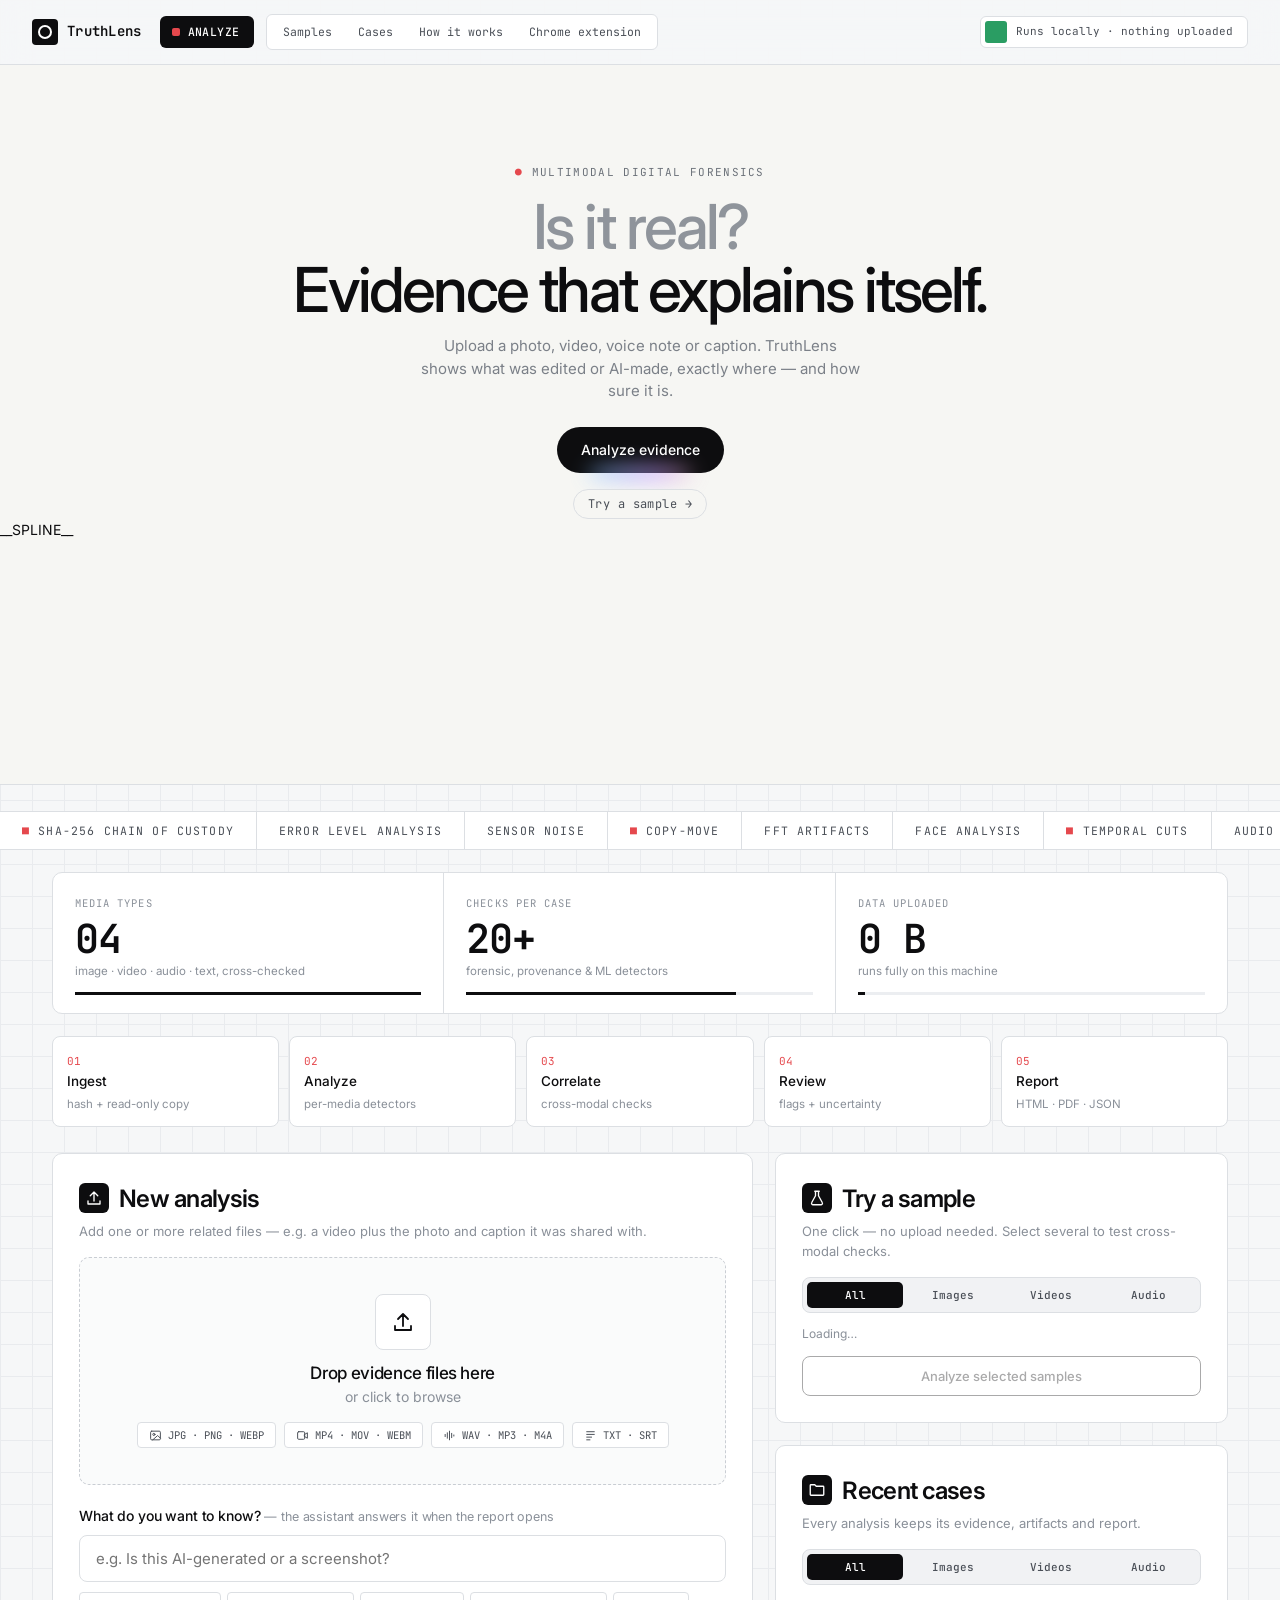
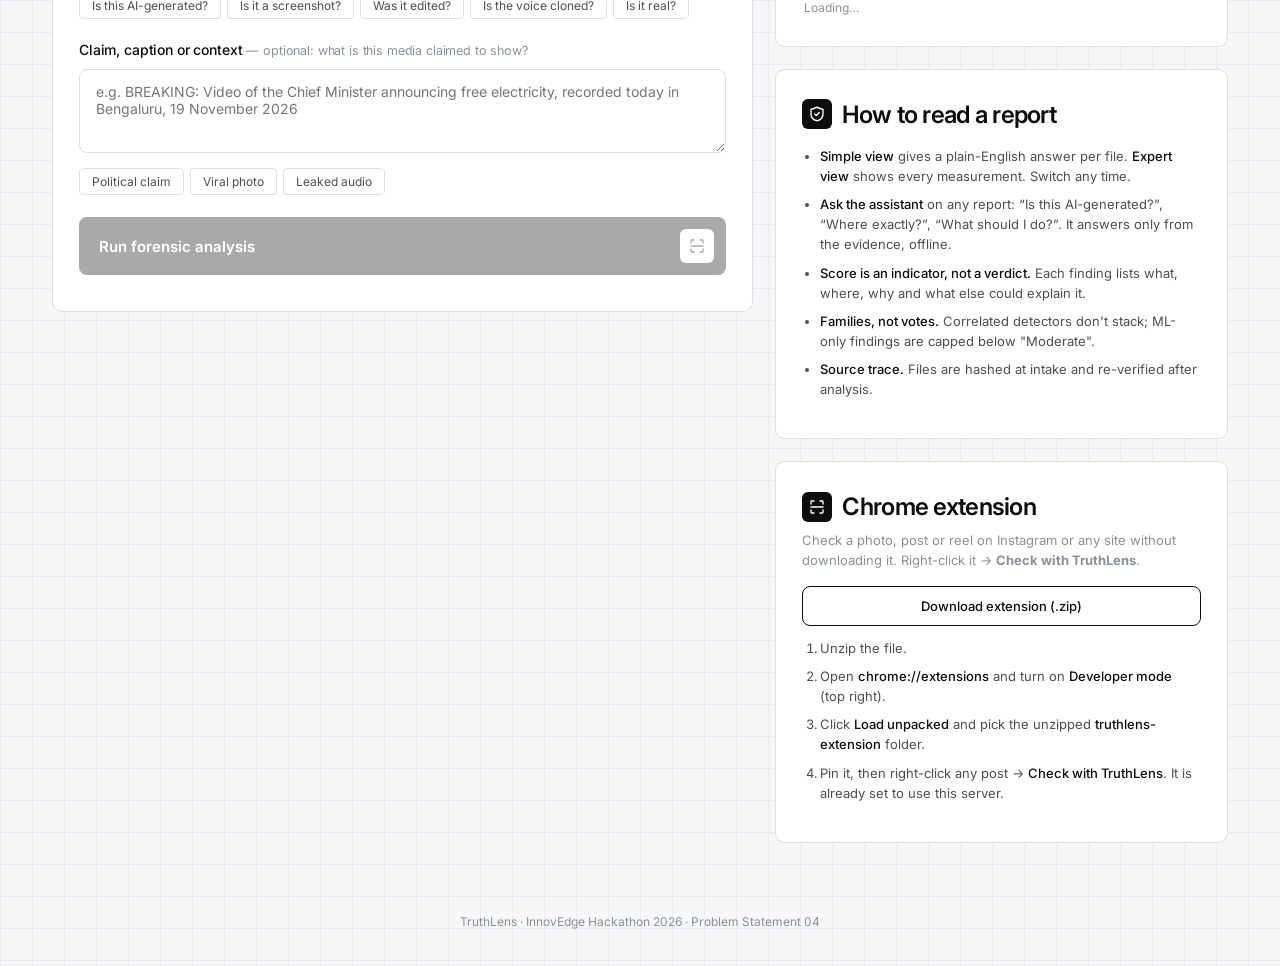
==== commit f33356bd: "Read AI labels (C2PA) in all media; downloadable Chrome extension - truthlens/provenance.py: decode " ====
--- a/web/index.html
+++ b/web/index.html
@@ -94,7 +94,12 @@
 .go:disabled{opacity:.35;cursor:default;box-shadow:none}
 .err{color:var(--bad);font-size:13px;margin-top:10px}
 /* progress */
-#run{display:none}.ring{display:flex;align-items:center;gap:18px}.ring svg{flex:none}
+#run{display:none}#run{scroll-margin-top:16px}#result{display:none;margin-top:18px;border:1px solid var(--line,#dcdfe3);border-radius:8px;padding:18px;background:#fff}
+#result .vd{display:flex;align-items:baseline;gap:12px;flex-wrap:wrap}#result .vd b{font:800 34px Inter,sans-serif}#result .vd span{font-weight:600}
+#result .band{display:inline-block;width:10px;height:10px;border-radius:50%;margin-right:6px}#result h3{margin:8px 0 4px;font-size:17px}#result p{margin:4px 0;color:#4a5058;font-size:14px}
+#result ul{margin:8px 0 0;padding-left:18px;font-size:13.5px;color:#4a5058}#result .acts{display:flex;gap:10px;margin-top:14px;flex-wrap:wrap}
+#result .acts a,#result .acts button{flex:1;min-width:150px;text-align:center;padding:11px;border-radius:8px;font:600 14px Inter,sans-serif;cursor:pointer;text-decoration:none}
+#result .acts a{background:#0d0d0f;color:#fff}#result .acts button{background:#fff;border:1px solid #0d0d0f;color:#0d0d0f}.ring{display:flex;align-items:center;gap:18px}.ring svg{flex:none}
 .ring .msg{font-size:15px}.ring .case{font-family:var(--mono);font-size:12px;color:var(--muted)}
 .steps{list-style:none;margin:18px 0 0;padding:0;display:flex;flex-direction:column;gap:8px}
 .steps li{display:flex;align-items:center;gap:10px;padding:10px 14px;border-radius:999px;background:#f4f5f7;color:var(--muted);font-size:13px;
@@ -198,7 +203,7 @@
 </style></head><body>
 <nav class="top"><a class="logo" href="/"><span class="mk"></span>TruthLens</a>
 <a class="pill-black" href="#analyze">Analyze</a>
-<span class="pills"><a href="#samples-card">Samples</a><a href="#cases">Cases</a><a href="#how">How it works</a></span>
+<span class="pills"><a href="#samples-card">Samples</a><a href="#cases">Cases</a><a href="#how">How it works</a><a href="#ext">Chrome extension</a></span>
 <span class="sp"></span><span class="pill-dia"><i></i>Runs locally · nothing uploaded</span></nav>
 
 <section class="hero2" aria-label="TruthLens">
@@ -247,6 +252,7 @@
 <div><div class="case" id="rcase"></div><div class="msg" id="msg">Uploading…</div><div class="muted small" id="elapsed"></div></div></div>
 <ul class="steps" id="steps"><li><i></i>Securing evidence — SHA-256 + read-only copies</li><li><i></i>Per-media analysis — metadata, pixels, frames, faces, voice</li>
 <li><i></i>Cross-modal correlation — CLIP, transcript, timestamps, dates</li><li><i></i>Scoring — families, confidence, limitations</li><li><i></i>Building the report</li></ul>
+<div id="result" aria-live="polite"></div>
 </div>
 </div>
 </div>
@@ -267,6 +273,14 @@
 <li><b>Score is an indicator, not a verdict.</b> Each finding lists what, where, why and what else could explain it.</li>
 <li><b>Families, not votes.</b> Correlated detectors don't stack; ML-only findings are capped below "Moderate".</li>
 <li><b>Source trace.</b> Files are hashed at intake and re-verified after analysis.</li></ul></div>
+
+<div class="card neu" id="ext"><h2><span class="ico" data-i="scan"></span>Chrome extension</h2>
+<p class="sub">Check a photo, post or reel on Instagram or any site without downloading it. Right-click it → <b>Check with TruthLens</b>.</p>
+<a class="sbtn" id="extdl" href="/extension.zip" download style="display:block;text-align:center;text-decoration:none">Download extension (.zip)</a>
+<ol class="how" style="margin-top:12px"><li>Unzip the file.</li>
+<li>Open <b>chrome://extensions</b> and turn on <b>Developer mode</b> (top right).</li>
+<li>Click <b>Load unpacked</b> and pick the unzipped <b>truthlens-extension</b> folder.</li>
+<li>Pin it, then right-click any post → <b>Check with TruthLens</b>. It is already set to use this server.</li></ol></div>
 </div>
 </main>
 <footer>TruthLens · InnovEdge Hackathon 2026 · Problem Statement 04</footer>
@@ -316,15 +330,30 @@
   document.getElementById('msg').textContent=s.message;document.getElementById('elapsed').textContent=((Date.now()-t0)/1000).toFixed(0)+'s elapsed';
   const st=s.status==='done'?5:stepOf(p);
   lis.forEach((l,i)=>{l.className=i<st?'done':i===st?'on':''});flow.forEach((f,i)=>{f.className=i<st?'done':i===st?'on':''});
-  if(s.status==='done'){clearInterval(t);const q=qin.value.trim();setTimeout(()=>location.href='/case/'+case_id+(q?'?ask='+encodeURIComponent(q):''),400)}
+  if(s.status==='done'){clearInterval(t);showResult(case_id,((Date.now()-t0)/1000).toFixed(0))}
   if(s.status==='error'){clearInterval(t);document.getElementById('run').style.display='none';document.getElementById('form').style.display='block';
    document.getElementById('err').textContent='Analysis failed: '+s.message;go.disabled=false}},700);
+}
+async function showResult(case_id,secs){            // the verdict appears right here, in the same card
+ const q=qin.value.trim(),url='/case/'+case_id+(q?'?ask='+encodeURIComponent(q):'');let r;
+ try{r=await (await fetch('/api/summary/'+case_id)).json()}catch(e){location.href=url;return}
+ document.getElementById('msg').textContent='Report ready · '+secs+'s';
+ const el=document.getElementById('result');el.style.display='block';
+ el.innerHTML=`<div class="vd"><b>${r.likelihood}%</b><span><i class="band" style="background:${COL[r.color]||'#8a9099'}"></i>${esc(r.band)}</span><span class="muted small">confidence ${esc(r.confidence)}</span></div>
+ <h3>${esc(r.headline)}</h3><p>${esc(r.sub)}</p>
+ ${r.files.map(f=>`<p><b>${esc(f.name)}</b>${f.origin?' · '+esc(f.origin):''} — ${esc(f.ai)}</p>`).join('')}
+ ${r.next_steps.length?'<ul>'+r.next_steps.map(x=>'<li>'+esc(x)+'</li>').join('')+'</ul>':''}
+ <div class="acts"><a href="${url}">Open full report →</a><button type="button" id="again">Analyze another file</button></div>`;
+ document.getElementById('again').onclick=()=>{el.style.display='none';el.innerHTML='';document.getElementById('run').style.display='none';
+  document.getElementById('form').style.display='block';files.length=0;render();go.disabled=true;sgo.disabled=!sel.size;
+  document.getElementById('analyze').scrollIntoView({behavior:'smooth',block:'start'})};
+ el.scrollIntoView({behavior:'smooth',block:'nearest'});loadCases();
 }
 async function submit(url,fd,btn){
  btn.disabled=true;document.getElementById('err').textContent='';
  const r=await fetch(url,{method:'POST',body:fd});
  if(!r.ok){document.getElementById('err').textContent='Error: '+(await r.text());btn.disabled=false;return}
- const {job,case_id}=await r.json();track(job,case_id);window.scrollTo({top:0,behavior:'smooth'});
+ const {job,case_id}=await r.json();try{const m=JSON.parse(localStorage.getItem('tl-cases')||'[]');m.unshift(case_id);localStorage.setItem('tl-cases',JSON.stringify(m.slice(0,30)))}catch(e){}track(job,case_id);document.getElementById('analyze').scrollIntoView({behavior:'smooth',block:'start'});
 }
 go.onclick=()=>{const fd=new FormData();files.forEach(f=>fd.append('files',f));fd.append('context',ctx.value);submit('/api/analyze',fd,go)};
 
@@ -354,7 +383,9 @@
   <div class="fm">${esc(c.band.split(' —')[0])} · ${esc(c.confidence)} confidence · ${esc((c.created||'').slice(0,16).replace('T',' '))}</div></div>
   <div class="ics">${mods.map(ico).join('')}</div></a>`}).join(''):'<p class="muted small">No cases yet.</p>';
 }
-fetch('/api/cases').then(r=>r.json()).then(c=>{CS=c;rc('all')});
+function loadCases(){let MINE='';try{MINE=JSON.parse(localStorage.getItem('tl-cases')||'[]').join(',')}catch(e){}
+ fetch('/api/cases?ids='+encodeURIComponent(MINE)).then(r=>r.json()).then(c=>{CS=c;rc('all')})}
+loadCases();
 for(const [id,fn] of [['stabs',rs],['ctabs',rc]])document.querySelectorAll('#'+id+' button').forEach(b=>b.onclick=()=>{
  document.querySelectorAll('#'+id+' button').forEach(x=>x.classList.toggle('on',x===b));fn(b.dataset.g)});
 
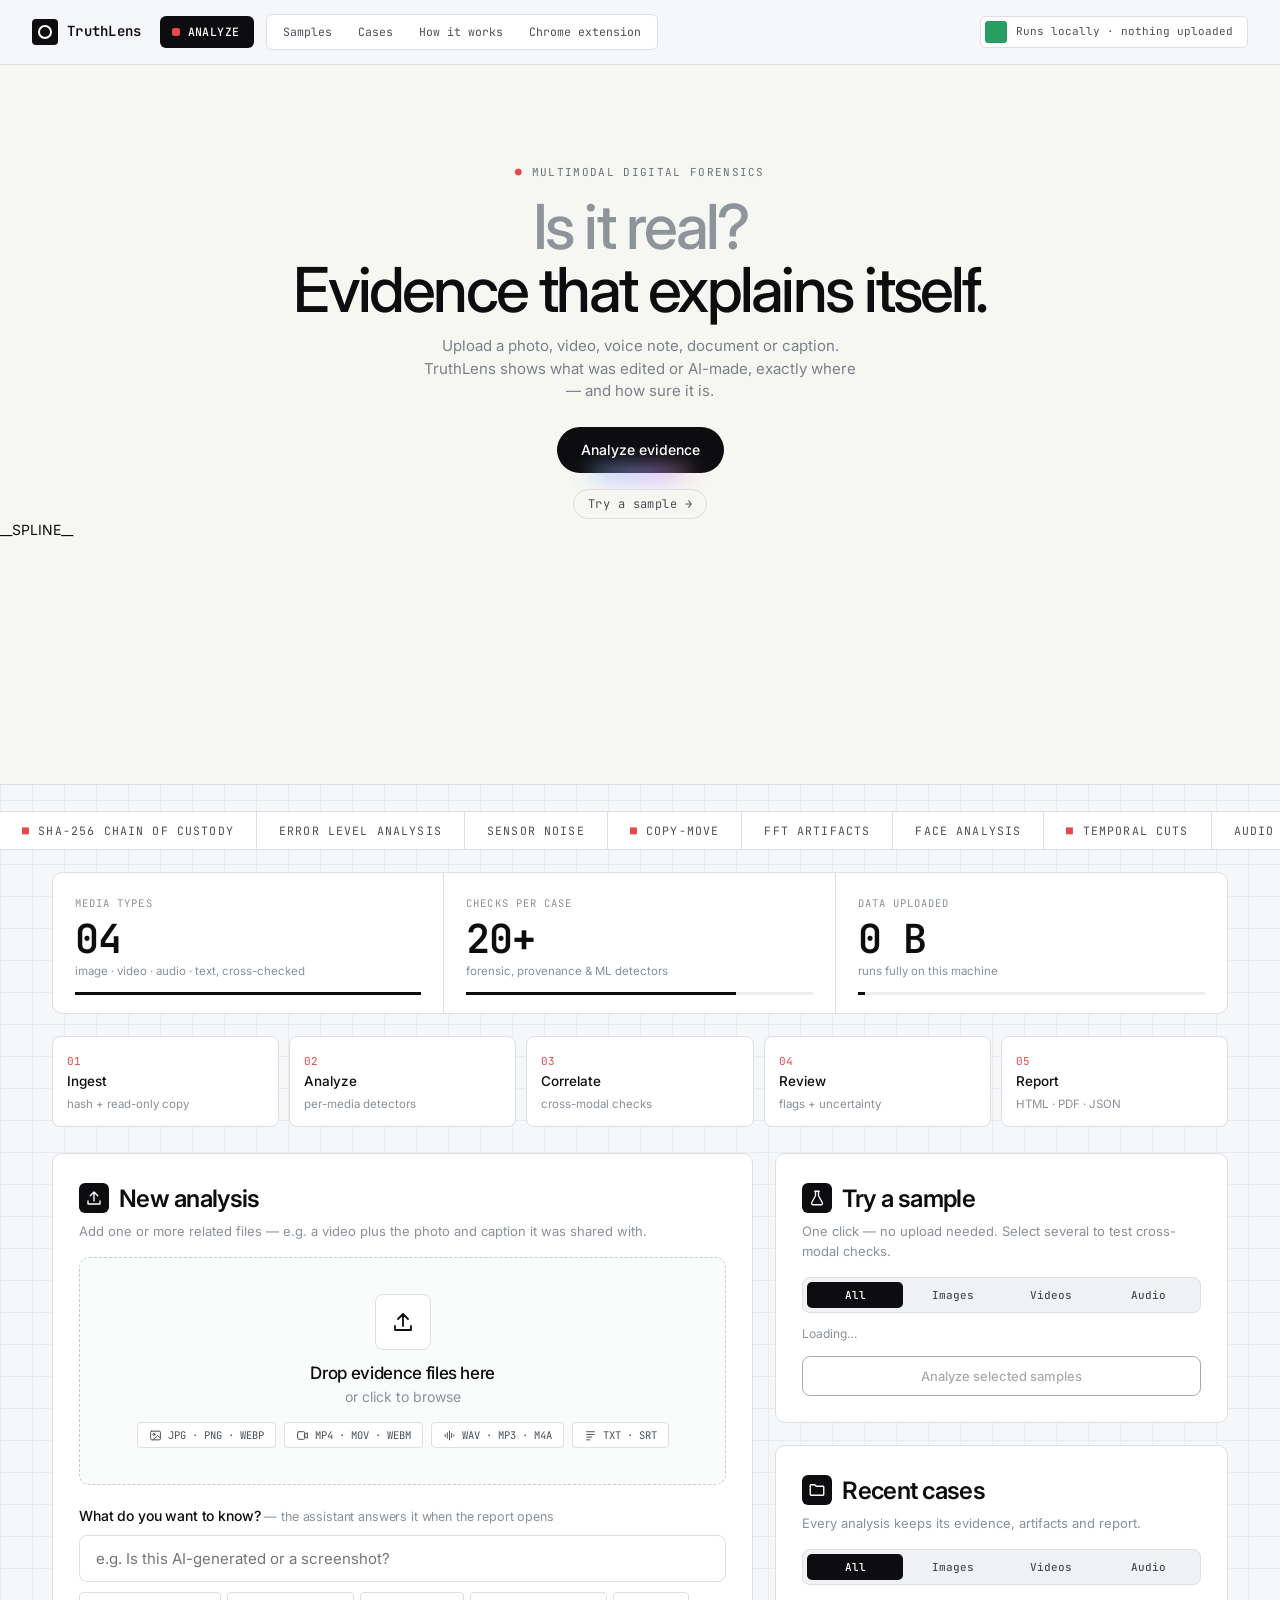
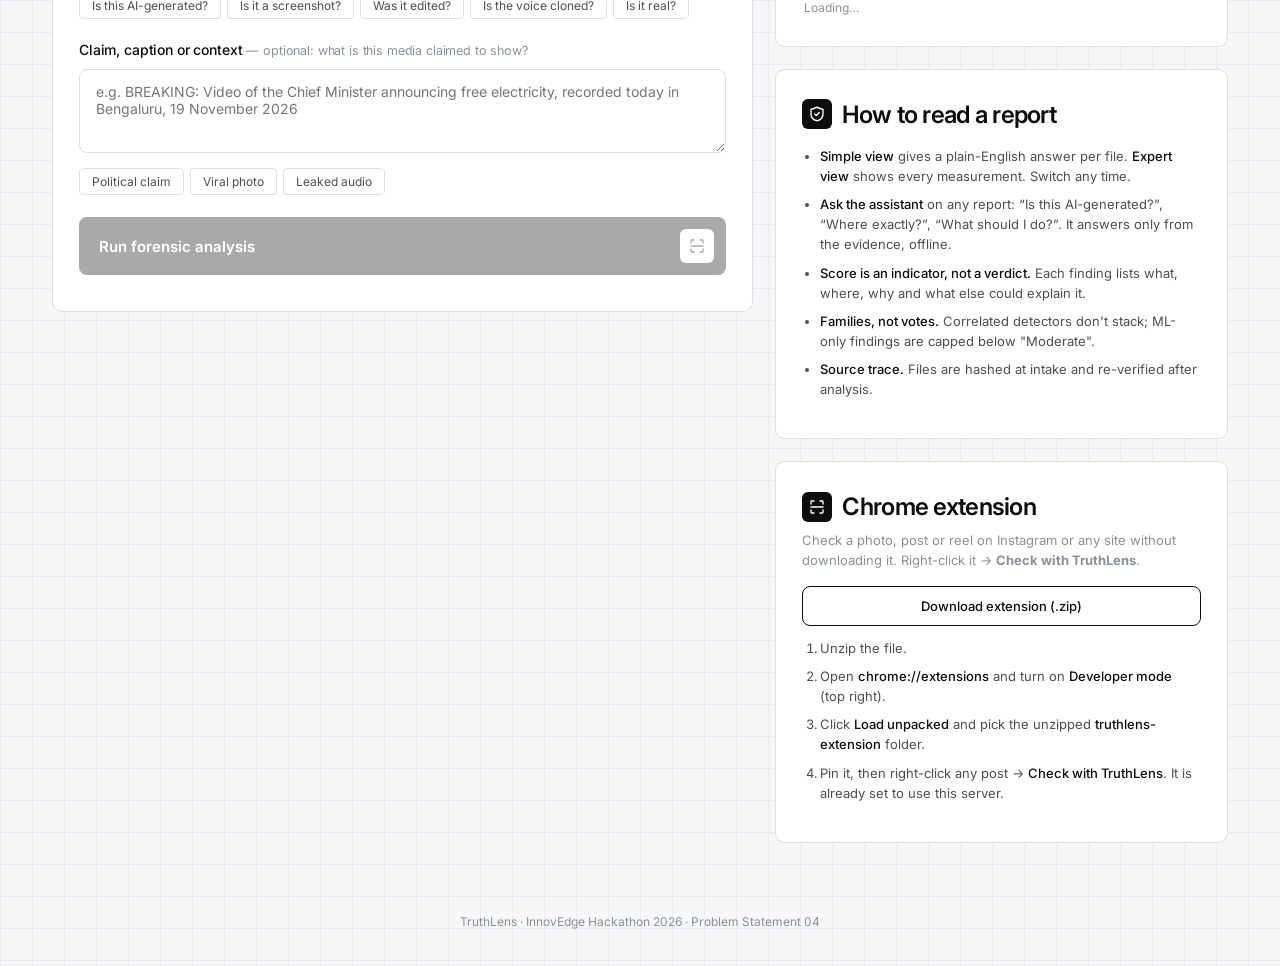
==== commit f1a3dc2c: "Analyse documents and writing; never call an unchecked file normal; chunked uploads A ChatGPT-made ." ====
--- a/web/index.html
+++ b/web/index.html
@@ -210,7 +210,7 @@
 <canvas id="dots" aria-hidden="true"></canvas>
 <div class="copy"><div class="eyebrow">Multimodal digital forensics</div>
 <h1><span class="lite">Is it real?</span><br>Evidence that explains itself.</h1>
-<p>Upload a photo, video, voice note or caption. TruthLens shows what was edited or AI-made, exactly where — and how sure it is.</p>
+<p>Upload a photo, video, voice note, document or caption. TruthLens shows what was edited or AI-made, exactly where — and how sure it is.</p>
 <a class="cta" href="#analyze">Analyze evidence</a><a class="cta2" href="#samples-card">Try a sample →</a></div>
 __SPLINE__
 </section>
@@ -349,13 +349,26 @@
   document.getElementById('analyze').scrollIntoView({behavior:'smooth',block:'start'})};
  el.scrollIntoView({behavior:'smooth',block:'nearest'});loadCases();
 }
+async function errText(r){if(r.status===413)return 'the file is larger than the server accepts.';
+ const t=await r.text();try{const j=JSON.parse(t);if(j.detail)return j.detail}catch(e){}
+ return t.replace(/<[^>]*>/g,' ').replace(/\s+/g,' ').trim().slice(0,200)||('server answered '+r.status)}
 async function submit(url,fd,btn){
- btn.disabled=true;document.getElementById('err').textContent='';
- const r=await fetch(url,{method:'POST',body:fd});
- if(!r.ok){document.getElementById('err').textContent='Error: '+(await r.text());btn.disabled=false;return}
+ btn.disabled=true;const st=document.getElementById('err');st.style.color='';st.textContent='';
+ let r;try{r=await fetch(url,{method:'POST',body:fd})}catch(e){st.textContent='Error: the server could not be reached.';btn.disabled=false;return}
+ if(!r.ok){st.textContent='Error: '+(await errText(r));btn.disabled=false;return}
  const {job,case_id}=await r.json();try{const m=JSON.parse(localStorage.getItem('tl-cases')||'[]');m.unshift(case_id);localStorage.setItem('tl-cases',JSON.stringify(m.slice(0,30)))}catch(e){}track(job,case_id);document.getElementById('analyze').scrollIntoView({behavior:'smooth',block:'start'});
 }
-go.onclick=()=>{const fd=new FormData();files.forEach(f=>fd.append('files',f));fd.append('context',ctx.value);submit('/api/analyze',fd,go)};
+const CHUNK=8*1024*1024;   // hosting proxies (GitHub Codespaces) reject request bodies of ~25 MB, so files go up in pieces
+async function sendFile(f,st){let id='',off=0;
+ do{const fd=new FormData();fd.append('upload',id);fd.append('name',f.name);fd.append('offset',off);fd.append('chunk',f.slice(off,off+CHUNK),f.name);
+  const r=await fetch('/api/upload_chunk',{method:'POST',body:fd});if(!r.ok)throw new Error(await errText(r));
+  const j=await r.json();id=j.upload;off=j.size;
+  st.textContent=`Uploading ${f.name}… ${f.size?Math.round(100*off/f.size):100}%`}while(off<f.size);
+ return id}
+go.onclick=async()=>{const st=document.getElementById('err');go.disabled=true;st.style.color='var(--muted,#6b7179)';
+ try{const ids=[];for(const f of files)ids.push(await sendFile(f,st));
+  const fd=new FormData();ids.forEach(id=>fd.append('uploads',id));fd.append('context',ctx.value);submit('/api/analyze',fd,go)}
+ catch(e){st.style.color='';st.textContent='Error: '+(e.message||'upload failed');go.disabled=false}};
 
 /* ---------- samples ---------- */
 let SM=[],sel=new Set();const sgo=document.getElementById('sgo');
